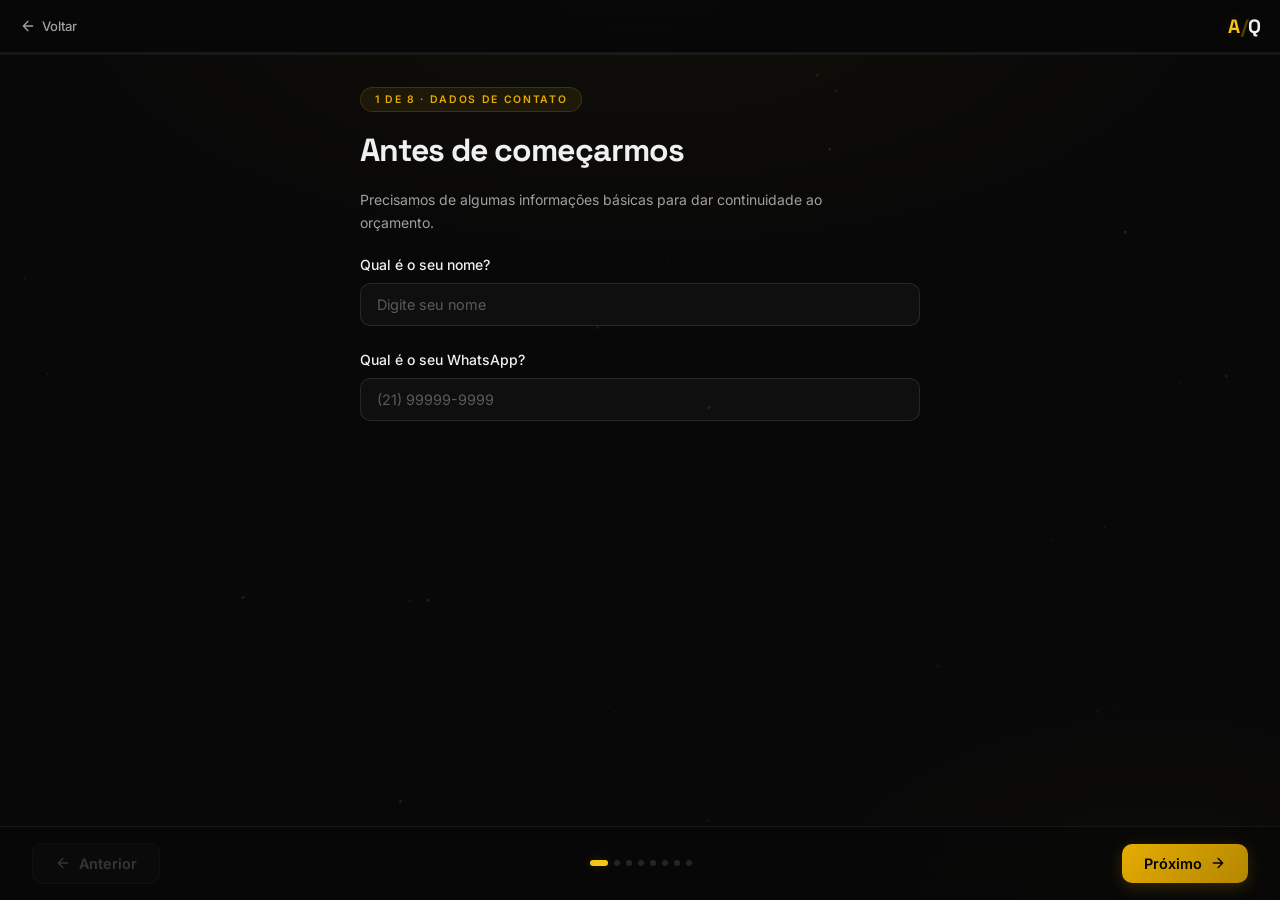
==== orcamento.html @ c0f7d1c8 "feat: site completo - landing page e questionario de orcamento" ====
<!DOCTYPE html>
<html lang="pt-BR">
<head>
  <meta charset="UTF-8" />
  <meta name="viewport" content="width=device-width, initial-scale=1.0" />
  <meta name="description" content="Questionário de orçamento para Agente de IA — Anderson Quintanilha" />
  <title>Orçamento — Anderson Quintanilha</title>
  <link rel="preconnect" href="https://fonts.googleapis.com" />
  <link rel="preconnect" href="https://fonts.gstatic.com" crossorigin />
  <link href="https://fonts.googleapis.com/css2?family=Inter:wght@300;400;500;600;700&family=Space+Grotesk:wght@500;600;700&display=swap" rel="stylesheet" />
  <link rel="stylesheet" href="orcamento.css" />
</head>
<body>

  <canvas id="particles-canvas" aria-hidden="true"></canvas>

  <!-- Topo fixo -->
  <header class="top-bar" role="banner">
    <a href="index.html" class="back-btn" aria-label="Voltar para a página inicial">
      <svg viewBox="0 0 24 24" fill="none" stroke="currentColor" stroke-width="2" stroke-linecap="round" stroke-linejoin="round"><path d="M19 12H5M12 5l-7 7 7 7"/></svg>
      Voltar
    </a>
    <div class="top-logo" aria-label="Anderson Quintanilha">
      <span class="logo-a">A</span><span class="logo-slash">/</span><span class="logo-q">Q</span>
    </div>
  </header>

  <!-- Barra de progresso global -->
  <div class="progress-track" role="progressbar" aria-label="Progresso do questionário" aria-valuemin="0" aria-valuemax="100" aria-valuenow="0">
    <div class="progress-fill" id="progress-fill"></div>
  </div>

  <main class="quiz-wrapper" role="main">

    <!-- ======== SEÇÃO 1 — Dados de contato ======== -->
    <section class="quiz-section active" data-section="0" aria-labelledby="s0-title">
      <div class="section-inner">
        <span class="section-badge">1 de 8 · Dados de contato</span>
        <h1 class="section-title" id="s0-title">Antes de começarmos</h1>
        <p class="section-desc">Precisamos de algumas informações básicas para dar continuidade ao orçamento.</p>
        <div class="fields-wrap">
          <div class="field-group">
            <label class="field-label" for="q-nome">Qual é o seu nome?</label>
            <input class="field-input" type="text" id="q-nome" name="nome" placeholder="Digite seu nome" autocomplete="name" />
          </div>
          <div class="field-group">
            <label class="field-label" for="q-whatsapp">Qual é o seu WhatsApp?</label>
            <input class="field-input" type="tel" id="q-whatsapp" name="whatsapp" placeholder="(21) 99999-9999" autocomplete="tel" />
          </div>
        </div>
      </div>
    </section>

    <!-- ======== SEÇÃO 2 — Contexto geral ======== -->
    <section class="quiz-section" data-section="1" aria-labelledby="s1-title">
      <div class="section-inner">
        <span class="section-badge">2 de 8 · Contexto geral</span>
        <h2 class="section-title" id="s1-title">Sobre o negócio</h2>
        <p class="section-desc">Entender o contexto ajuda a dimensionar o projeto corretamente.</p>
        <div class="fields-wrap">
          <div class="field-group">
            <label class="field-label">Qual é o segmento de atuação?</label>
            <div class="chips-wrap" data-field="segmento" data-multiple="false">
              <button class="chip" type="button">E-commerce</button>
              <button class="chip" type="button">Saúde</button>
              <button class="chip" type="button">Educação</button>
              <button class="chip" type="button">Serviços B2B</button>
              <button class="chip" type="button">Imobiliário</button>
              <button class="chip" type="button">Financeiro</button>
              <button class="chip" type="button">Varejo físico</button>
              <button class="chip" type="button">Outro</button>
            </div>
          </div>
          <div class="field-group">
            <label class="field-label">Qual o porte da empresa?</label>
            <div class="chips-wrap" data-field="porte" data-multiple="false">
              <button class="chip" type="button">MEI / autônomo</button>
              <button class="chip" type="button">Pequena (até 50 func.)</button>
              <button class="chip" type="button">Média (50–500 func.)</button>
              <button class="chip" type="button">Grande (500+ func.)</button>
            </div>
          </div>
          <div class="field-group">
            <label class="field-label" for="q-contexto-extra">Alguma informação extra sobre o negócio?</label>
            <textarea class="field-textarea" id="q-contexto-extra" name="contexto_extra" placeholder="Ex.: atendemos clínicas odontológicas em todo o Brasil..." rows="3"></textarea>
          </div>
        </div>
      </div>
    </section>

    <!-- ======== SEÇÃO 3 — Canal de atendimento ======== -->
    <section class="quiz-section" data-section="2" aria-labelledby="s2-title">
      <div class="section-inner">
        <span class="section-badge">3 de 8 · Canal de atendimento</span>
        <h2 class="section-title" id="s2-title">Onde o agente vai atuar?</h2>
        <p class="section-desc">O canal impacta diretamente no custo e complexidade de integração.</p>
        <div class="fields-wrap">
          <div class="field-group">
            <label class="field-label">Em quais canais o agente precisa funcionar? <span class="multi-hint">(múltipla escolha)</span></label>
            <div class="chips-wrap" data-field="canais" data-multiple="true">
              <button class="chip" type="button">WhatsApp</button>
              <button class="chip" type="button">Site (chat widget)</button>
              <button class="chip" type="button">Instagram DM</button>
              <button class="chip" type="button">Telegram</button>
              <button class="chip" type="button">E-mail</button>
              <button class="chip" type="button">Ligação (voz)</button>
              <button class="chip" type="button">App próprio</button>
              <button class="chip" type="button">Outro</button>
            </div>
          </div>
          <div class="field-group">
            <label class="field-label">Volume estimado de atendimentos por mês?</label>
            <div class="chips-wrap" data-field="volume_mensal" data-multiple="false">
              <button class="chip" type="button">Até 500</button>
              <button class="chip" type="button">500–2.000</button>
              <button class="chip" type="button">2.000–10.000</button>
              <button class="chip" type="button">Acima de 10.000</button>
              <button class="chip" type="button">Não sei ainda</button>
            </div>
          </div>
          <div class="field-group">
            <label class="field-label">O agente precisa operar fora do horário comercial?</label>
            <div class="chips-wrap" data-field="horario" data-multiple="false">
              <button class="chip" type="button">Sim, 24/7</button>
              <button class="chip" type="button">Só fora do horário comercial</button>
              <button class="chip" type="button">Apenas em horário comercial</button>
              <button class="chip" type="button">Não sei</button>
            </div>
          </div>
        </div>
      </div>
    </section>

    <!-- ======== SEÇÃO 4 — Funcionalidades ======== -->
    <section class="quiz-section" data-section="3" aria-labelledby="s3-title">
      <div class="section-inner">
        <span class="section-badge">4 de 8 · Funcionalidades</span>
        <h2 class="section-title" id="s3-title">O que o agente precisa fazer?</h2>
        <p class="section-desc">Marque tudo que se aplica ao escopo inicial do projeto.</p>
        <div class="fields-wrap">
          <div class="field-group">
            <label class="field-label">Funcionalidades esperadas <span class="multi-hint">(múltipla escolha)</span></label>
            <div class="chips-wrap" data-field="funcoes" data-multiple="true">
              <button class="chip" type="button">Responder dúvidas frequentes (FAQ)</button>
              <button class="chip" type="button">Qualificar leads</button>
              <button class="chip" type="button">Agendar reuniões / consultas</button>
              <button class="chip" type="button">Enviar propostas ou orçamentos</button>
              <button class="chip" type="button">Acompanhar status de pedidos</button>
              <button class="chip" type="button">Escalar para humano</button>
              <button class="chip" type="button">Coletar dados do cliente</button>
              <button class="chip" type="button">Enviar documentos / links</button>
              <button class="chip" type="button">Fazer pesquisa de satisfação (NPS)</button>
            </div>
          </div>
          <div class="field-group">
            <label class="field-label">Quando o atendimento não for resolvido pelo agente, o que deve acontecer?</label>
            <div class="chips-wrap" data-field="escalada" data-multiple="false">
              <button class="chip" type="button">Transferir para humano no mesmo canal</button>
              <button class="chip" type="button">Abrir ticket no suporte</button>
              <button class="chip" type="button">Enviar e-mail para a equipe</button>
              <button class="chip" type="button">Apenas registrar e encerrar</button>
              <button class="chip" type="button">Não sei</button>
            </div>
          </div>
        </div>
      </div>
    </section>

    <!-- ======== SEÇÃO 5 — Base de conhecimento ======== -->
    <section class="quiz-section" data-section="4" aria-labelledby="s4-title">
      <div class="section-inner">
        <span class="section-badge">5 de 8 · Base de conhecimento</span>
        <h2 class="section-title" id="s4-title">Com o que o agente vai trabalhar?</h2>
        <p class="section-desc">A qualidade e o formato da base de conhecimento definem boa parte do esforço de implementação.</p>
        <div class="fields-wrap">
          <div class="field-group">
            <label class="field-label">Que tipo de conteúdo o agente precisa conhecer? <span class="multi-hint">(múltipla escolha)</span></label>
            <div class="chips-wrap" data-field="base" data-multiple="true">
              <button class="chip" type="button">FAQ / perguntas frequentes</button>
              <button class="chip" type="button">Catálogo de produtos / serviços</button>
              <button class="chip" type="button">Políticas e regras internas</button>
              <button class="chip" type="button">Scripts de vendas</button>
              <button class="chip" type="button">Documentos técnicos / manuais</button>
              <button class="chip" type="button">Ainda não está estruturado</button>
            </div>
          </div>
          <div class="field-group">
            <label class="field-label">Como esse conteúdo está hoje? <span class="multi-hint">(múltipla escolha)</span></label>
            <div class="chips-wrap" data-field="base_formato" data-multiple="true">
              <button class="chip" type="button">Planilha / Excel</button>
              <button class="chip" type="button">Documentos Word / PDF</button>
              <button class="chip" type="button">Site / página web</button>
              <button class="chip" type="button">Sistema interno</button>
              <button class="chip" type="button">Na cabeça das pessoas</button>
              <button class="chip" type="button">Não existe ainda</button>
            </div>
          </div>
          <div class="field-group">
            <label class="field-label">Com que frequência esse conteúdo muda?</label>
            <div class="chips-wrap" data-field="atualizacao" data-multiple="false">
              <button class="chip" type="button">Raramente</button>
              <button class="chip" type="button">Mensalmente</button>
              <button class="chip" type="button">Semanalmente</button>
              <button class="chip" type="button">Quase todo dia</button>
            </div>
          </div>
        </div>
      </div>
    </section>

    <!-- ======== SEÇÃO 6 — Integração e CRM ======== -->
    <section class="quiz-section" data-section="5" aria-labelledby="s5-title">
      <div class="section-inner">
        <span class="section-badge">6 de 8 · Integração e CRM</span>
        <h2 class="section-title" id="s5-title">Integrações e CRM</h2>
        <p class="section-desc">Mesmo sem decisão definida, entender o cenário atual ajuda a planejar o escopo.</p>
        <div class="section-alert" role="note">
          <svg viewBox="0 0 24 24" fill="none" stroke="currentColor" stroke-width="2" stroke-linecap="round" stroke-linejoin="round" aria-hidden="true"><circle cx="12" cy="12" r="10"/><line x1="12" y1="8" x2="12" y2="12"/><line x1="12" y1="16" x2="12.01" y2="16"/></svg>
          Esta seção trata de CRM e integrações. Responda conforme a situação atual.
        </div>
        <div class="fields-wrap">
          <div class="field-group">
            <label class="field-label">Há interesse em integrar com CRM?</label>
            <div class="chips-wrap" data-field="crm_interesse" data-multiple="false">
              <button class="chip" type="button">Sim, já tenho CRM e quero integrar</button>
              <button class="chip" type="button">Sim, mas ainda não tenho CRM</button>
              <button class="chip" type="button">Talvez no futuro</button>
              <button class="chip" type="button">Não, por enquanto</button>
            </div>
          </div>
          <div class="field-group">
            <label class="field-label" for="q-crm-qual">Se tiver CRM, qual é?</label>
            <input class="field-input" type="text" id="q-crm-qual" name="crm_qual" placeholder="Ex.: HubSpot, Salesforce, Pipedrive, RD Station, sistema próprio..." />
          </div>
          <div class="field-group">
            <label class="field-label">Outras integrações desejadas? <span class="multi-hint">(múltipla escolha)</span></label>
            <div class="chips-wrap" data-field="outras_integracoes" data-multiple="true">
              <button class="chip" type="button">Google Agenda / Cal.com</button>
              <button class="chip" type="button">E-mail marketing</button>
              <button class="chip" type="button">ERP / sistema de pedidos</button>
              <button class="chip" type="button">Plataforma de e-commerce</button>
              <button class="chip" type="button">API própria</button>
              <button class="chip" type="button">Nenhuma por enquanto</button>
            </div>
          </div>
        </div>
      </div>
    </section>

    <!-- ======== SEÇÃO 7 — Prazo e orçamento ======== -->
    <section class="quiz-section" data-section="6" aria-labelledby="s6-title">
      <div class="section-inner">
        <span class="section-badge">7 de 8 · Prazo e orçamento</span>
        <h2 class="section-title" id="s6-title">Expectativas de prazo e investimento</h2>
        <p class="section-desc">Informações importantes para formatar a proposta corretamente.</p>
        <div class="fields-wrap">
          <div class="field-group">
            <label class="field-label">Qual o prazo ideal para o projeto entrar no ar?</label>
            <div class="chips-wrap" data-field="prazo" data-multiple="false">
              <button class="chip" type="button">O mais rápido possível</button>
              <button class="chip" type="button">Em até 30 dias</button>
              <button class="chip" type="button">1 a 3 meses</button>
              <button class="chip" type="button">Mais de 3 meses</button>
              <button class="chip" type="button">Sem prazo definido</button>
            </div>
          </div>
          <div class="field-group">
            <label class="field-label">Há uma faixa de investimento em mente?</label>
            <div class="chips-wrap" data-field="orcamento_faixa" data-multiple="false">
              <button class="chip" type="button">Até R$ 3.000</button>
              <button class="chip" type="button">R$ 3.000–10.000</button>
              <button class="chip" type="button">R$ 10.000–30.000</button>
              <button class="chip" type="button">Acima de R$ 30.000</button>
              <button class="chip" type="button">Prefiro receber sugestão</button>
            </div>
          </div>
          <div class="field-group">
            <label class="field-label">Como prefere contratar?</label>
            <div class="chips-wrap" data-field="modelo_contratacao" data-multiple="false">
              <button class="chip" type="button">Projeto fechado (escopo fixo)</button>
              <button class="chip" type="button">Mensalidade / retainer</button>
              <button class="chip" type="button">Misto (setup + mensalidade)</button>
              <button class="chip" type="button">Não sei, quero orientação</button>
            </div>
          </div>
        </div>
      </div>
    </section>

    <!-- ======== SEÇÃO 8 — Contexto adicional ======== -->
    <section class="quiz-section" data-section="7" aria-labelledby="s7-title">
      <div class="section-inner">
        <span class="section-badge">8 de 8 · Contexto adicional</span>
        <h2 class="section-title" id="s7-title">Últimas perguntas</h2>
        <p class="section-desc">Detalhes que fazem diferença na hora de montar uma proposta precisa.</p>
        <div class="fields-wrap">
          <div class="field-group">
            <label class="field-label">Já tentou implementar algo parecido antes?</label>
            <div class="chips-wrap" data-field="tentativas_anteriores" data-multiple="false">
              <button class="chip" type="button">Sim, e não funcionou bem</button>
              <button class="chip" type="button">Sim, mas foi abandonado</button>
              <button class="chip" type="button">Não, é a primeira vez</button>
              <button class="chip" type="button">Estamos avaliando opções</button>
            </div>
          </div>
          <div class="field-group">
            <label class="field-label">Quem toma a decisão final de aprovação?</label>
            <div class="chips-wrap" data-field="decisor" data-multiple="false">
              <button class="chip" type="button">Eu mesmo</button>
              <button class="chip" type="button">Sócio / diretor</button>
              <button class="chip" type="button">Comitê / board</button>
              <button class="chip" type="button">Ainda não definido</button>
            </div>
          </div>
          <div class="field-group">
            <label class="field-label" for="q-obs">Algo mais que queira compartilhar?</label>
            <textarea class="field-textarea" id="q-obs" name="observacoes" placeholder="Contexto específico, restrições técnicas, expectativas especiais..." rows="4"></textarea>
          </div>
        </div>
      </div>
    </section>

    <!-- ======== TELA DE CONCLUSÃO ======== -->
    <section class="quiz-section quiz-done" data-section="8" aria-labelledby="done-title">

      <!-- Estado: enviando -->
      <div class="done-state" id="state-sending" style="display:none">
        <div class="sending-spinner" aria-hidden="true">
          <svg viewBox="0 0 24 24" fill="none" stroke="currentColor" stroke-width="1.5"><circle cx="12" cy="12" r="10" stroke-opacity="0.2"/><path d="M12 2a10 10 0 0 1 10 10" stroke-linecap="round"/></svg>
        </div>
        <p class="done-sending-text">Enviando suas respostas…</p>
      </div>

      <!-- Estado: sucesso -->
      <div class="done-state section-inner done-inner" id="state-success" style="display:none">
        <div class="done-icon" aria-hidden="true">
          <svg viewBox="0 0 24 24" fill="none" stroke="currentColor" stroke-width="1.8" stroke-linecap="round" stroke-linejoin="round"><polyline points="20 6 9 17 4 12"/></svg>
        </div>
        <h2 class="section-title done-title" id="done-title">Obrigado pelo seu tempo!</h2>
        <p class="section-desc done-desc">
          Suas respostas foram recebidas com sucesso.<br/>
          Vamos analisar o seu perfil e entraremos em contato em breve com uma proposta personalizada.
        </p>
        <div class="done-tag" aria-hidden="true">🚀 Em breve você receberá nosso contato</div>
        <a href="index.html" class="btn-back-home">Voltar ao início</a>
      </div>

      <!-- Estado: erro -->
      <div class="done-state section-inner done-inner" id="state-error" style="display:none">
        <div class="done-icon done-icon--error" aria-hidden="true">
          <svg viewBox="0 0 24 24" fill="none" stroke="currentColor" stroke-width="1.8" stroke-linecap="round" stroke-linejoin="round"><circle cx="12" cy="12" r="10"/><line x1="12" y1="8" x2="12" y2="12"/><line x1="12" y1="16" x2="12.01" y2="16"/></svg>
        </div>
        <h2 class="section-title done-title">Algo deu errado</h2>
        <p class="section-desc">Não foi possível enviar suas respostas agora. Tente novamente ou entre em contato diretamente.</p>
        <button class="btn-retry" id="btn-retry" type="button">Tentar novamente</button>
        <a href="index.html" class="btn-back-home">Voltar ao início</a>
      </div>

    </section>

  </main>

  <!-- Navegação fixa no rodapé -->
  <nav class="quiz-nav" role="navigation" aria-label="Navegação do questionário">
    <button class="nav-btn nav-prev" id="btn-prev" type="button" aria-label="Seção anterior" disabled>
      <svg viewBox="0 0 24 24" fill="none" stroke="currentColor" stroke-width="2" stroke-linecap="round" stroke-linejoin="round" aria-hidden="true"><path d="M19 12H5M12 5l-7 7 7 7"/></svg>
      Anterior
    </button>
    <div class="step-dots" id="step-dots" aria-hidden="true"></div>
    <button class="nav-btn nav-next" id="btn-next" type="button" aria-label="Próxima seção">
      Próximo
      <svg viewBox="0 0 24 24" fill="none" stroke="currentColor" stroke-width="2" stroke-linecap="round" stroke-linejoin="round" aria-hidden="true"><path d="M5 12h14M12 5l7 7-7 7"/></svg>
    </button>
  </nav>

  <script src="orcamento.js"></script>
</body>
</html>
---- orcamento.css ----
/* =====================================================
   ORCAMENTO.CSS — Questionário Premium
   Herda o design system da landing page
   ===================================================== */

:root {
  --gold-400: #f5c518;
  --gold-500: #e6ac00;
  --gold-600: #b38600;
  --dark-050: #080808;
  --dark-100: #0d0d0d;
  --dark-200: #161616;
  --dark-300: #1a1a1a;
  --dark-400: #222222;
  --dark-500: #2a2a2a;
  --text-primary: #f0f0f0;
  --text-secondary: #a0a0a0;
  --text-muted: #5a5a5a;
  --glow-gold: rgba(230,172,0,0.18);
  --glow-gold-soft: rgba(230,172,0,0.08);
  --font-sans: 'Inter', system-ui, sans-serif;
  --font-display: 'Space Grotesk', 'Inter', sans-serif;
  --ease-smooth: cubic-bezier(0.22,1,0.36,1);
  --ease-bounce: cubic-bezier(0.34,1.56,0.64,1);
}

*, *::before, *::after { box-sizing: border-box; margin: 0; padding: 0; }

html {
  font-size: 16px;
  -webkit-font-smoothing: antialiased;
  scroll-behavior: smooth;
}

body {
  font-family: var(--font-sans);
  background-color: var(--dark-050);
  background-image:
    radial-gradient(ellipse 80% 50% at 50% 0%, rgba(230,172,0,0.04) 0%, transparent 60%),
    radial-gradient(ellipse 50% 40% at 90% 100%, rgba(230,172,0,0.025) 0%, transparent 60%);
  color: var(--text-primary);
  height: 100dvh;
  overflow: hidden; /* scroll controlado pelo .quiz-wrapper */
}

/* ─── Partículas ──────────────────────────────────── */
#particles-canvas {
  position: fixed; inset: 0;
  pointer-events: none; z-index: 0; opacity: 0.4;
}

/* ─── Top Bar ─────────────────────────────────────── */
.top-bar {
  position: fixed; top: 0; left: 0; right: 0; z-index: 50;
  display: flex; align-items: center; justify-content: space-between;
  padding: 0.85rem 1.25rem;
  background: rgba(8,8,8,0.85);
  backdrop-filter: blur(16px);
  -webkit-backdrop-filter: blur(16px);
  border-bottom: 1px solid rgba(255,255,255,0.06);
}

.back-btn {
  display: flex; align-items: center; gap: 0.4rem;
  font-size: 0.82rem; font-weight: 500; color: var(--text-secondary);
  text-decoration: none;
  transition: color 0.2s;
}
.back-btn svg { width: 16px; height: 16px; }
.back-btn:hover { color: var(--gold-400); }

.top-logo {
  font-family: var(--font-display);
  font-size: 1.2rem; font-weight: 700; letter-spacing: -0.04em;
  user-select: none;
}
.logo-a { color: var(--gold-400); text-shadow: 0 0 16px var(--glow-gold); }
.logo-slash { color: rgba(230,172,0,0.35); margin: 0 1px; }
.logo-q { color: var(--text-primary); }

/* ─── Progress bar ────────────────────────────────── */
.progress-track {
  position: fixed; top: 53px; left: 0; right: 0; z-index: 49;
  height: 2px; background: rgba(255,255,255,0.06);
}
.progress-fill {
  height: 100%; width: 0%;
  background: linear-gradient(90deg, var(--gold-600), var(--gold-400));
  box-shadow: 0 0 8px var(--glow-gold);
  transition: width 0.45s var(--ease-smooth);
}

/* ─── Layout ──────────────────────────────────────── */
.quiz-wrapper {
  position: fixed;
  top: 55px;    /* abaixo do top-bar */
  bottom: 65px; /* acima do quiz-nav */
  left: 0;
  right: 0;
  z-index: 1;
  overflow-y: auto;  /* scroll isolado por seção */
  overflow-x: hidden;
  display: flex;
  flex-direction: column;
  align-items: center;
  padding: 1.5rem 1rem 1.5rem;
  /* scroll suave nativo */
  scroll-behavior: smooth;
}

/* ─── Seções ──────────────────────────────────────── */
.quiz-section {
  width: 100%; max-width: 560px;
  display: none; flex-direction: column;
  animation: none;
}
.quiz-section.active {
  display: flex;
}
.quiz-section.entering {
  animation: enter-right 0.42s var(--ease-smooth) forwards;
}
.quiz-section.leaving {
  animation: leave-left 0.32s var(--ease-smooth) forwards;
}
.quiz-section.entering-back {
  animation: enter-left 0.42s var(--ease-smooth) forwards;
}
.quiz-section.leaving-forward {
  animation: leave-right 0.32s var(--ease-smooth) forwards;
}

@keyframes enter-right {
  from { opacity: 0; transform: translateX(40px); }
  to   { opacity: 1; transform: translateX(0); }
}
@keyframes leave-left {
  from { opacity: 1; transform: translateX(0); }
  to   { opacity: 0; transform: translateX(-40px); }
}
@keyframes enter-left {
  from { opacity: 0; transform: translateX(-40px); }
  to   { opacity: 1; transform: translateX(0); }
}
@keyframes leave-right {
  from { opacity: 1; transform: translateX(0); }
  to   { opacity: 0; transform: translateX(40px); }
}

.section-inner {
  display: flex; flex-direction: column; gap: 1.25rem;
  padding: 0.25rem 0 1rem;
}

.section-badge {
  display: inline-block;
  font-size: 0.65rem; font-weight: 600;
  letter-spacing: 0.16em; text-transform: uppercase;
  color: var(--gold-500);
  background: rgba(230,172,0,0.08);
  border: 1px solid rgba(230,172,0,0.18);
  border-radius: 999px;
  padding: 0.3rem 0.85rem;
  width: fit-content;
}

.section-title {
  font-family: var(--font-display);
  font-size: clamp(1.45rem, 5vw, 2rem);
  font-weight: 700; letter-spacing: -0.03em; line-height: 1.15;
  color: var(--text-primary);
}

.section-desc {
  font-size: 0.875rem; line-height: 1.65;
  color: var(--text-secondary); max-width: 480px;
}

.section-alert {
  display: flex; align-items: flex-start; gap: 0.6rem;
  background: rgba(230,172,0,0.06);
  border: 1px solid rgba(230,172,0,0.18);
  border-radius: 10px;
  padding: 0.75rem 1rem;
  font-size: 0.8rem; color: var(--text-secondary); line-height: 1.5;
}
.section-alert svg { width: 16px; height: 16px; flex-shrink: 0; color: var(--gold-500); margin-top: 1px; }

/* ─── Campos ──────────────────────────────────────── */
.fields-wrap { display: flex; flex-direction: column; gap: 1.5rem; }

.field-group { display: flex; flex-direction: column; gap: 0.55rem; }

.field-label {
  font-size: 0.875rem; font-weight: 500; color: var(--text-primary);
  line-height: 1.4;
}

.multi-hint {
  font-size: 0.72rem; font-weight: 400;
  color: var(--text-muted); margin-left: 0.3rem;
}

.field-input, .field-textarea {
  width: 100%;
  background: rgba(255,255,255,0.03);
  border: 1px solid rgba(255,255,255,0.1);
  border-radius: 10px;
  padding: 0.75rem 1rem;
  font-family: var(--font-sans);
  font-size: 0.9rem; color: var(--text-primary);
  outline: none; resize: vertical;
  transition: border-color 0.2s, box-shadow 0.2s, background 0.2s;
}
.field-input::placeholder, .field-textarea::placeholder { color: var(--text-muted); }
.field-input:focus, .field-textarea:focus {
  border-color: rgba(230,172,0,0.4);
  background: rgba(255,255,255,0.05);
  box-shadow: 0 0 0 3px rgba(230,172,0,0.08);
}

/* ─── Chips ───────────────────────────────────────── */
.chips-wrap {
  display: flex; flex-wrap: wrap; gap: 0.5rem;
}

.chip {
  font-family: var(--font-sans);
  font-size: 0.82rem; font-weight: 500;
  color: var(--text-secondary);
  background: rgba(255,255,255,0.04);
  border: 1px solid rgba(255,255,255,0.1);
  border-radius: 999px;
  padding: 0.4rem 0.9rem;
  cursor: pointer;
  transition: background 0.18s, border-color 0.18s, color 0.18s, box-shadow 0.18s, transform 0.18s var(--ease-bounce);
}
.chip:hover {
  background: rgba(230,172,0,0.08);
  border-color: rgba(230,172,0,0.25);
  color: var(--text-primary);
  transform: scale(1.03);
}
.chip.selected {
  background: rgba(230,172,0,0.12);
  border-color: rgba(230,172,0,0.5);
  color: var(--gold-400);
  box-shadow: 0 0 12px rgba(230,172,0,0.12);
}

/* ─── Tela de conclusão ───────────────────────────── */
.done-inner { align-items: center; text-align: center; padding-top: 2rem; gap: 1.5rem; }

.done-state {
  width: 100%; max-width: 480px;
  display: flex; flex-direction: column;
  align-items: center; justify-content: center;
  text-align: center; gap: 1.25rem;
  padding: 2rem 1rem;
  min-height: 60dvh;
}

/* Spinner de envio */
.sending-spinner svg {
  width: 64px; height: 64px;
  color: var(--gold-400);
  animation: spin 1s linear infinite;
  filter: drop-shadow(0 0 12px var(--glow-gold));
}
@keyframes spin { to { transform: rotate(360deg); } }

.done-sending-text {
  font-size: 0.9rem; color: var(--text-secondary);
  animation: pulse-text 1.5s ease-in-out infinite;
}
@keyframes pulse-text {
  0%, 100% { opacity: 1; } 50% { opacity: 0.4; }
}

/* Ícone de sucesso */
.done-icon {
  width: 72px; height: 72px;
  background: rgba(230,172,0,0.1);
  border: 2px solid rgba(230,172,0,0.3);
  border-radius: 50%;
  display: flex; align-items: center; justify-content: center;
  box-shadow: 0 0 32px var(--glow-gold);
  animation: done-pop 0.6s var(--ease-bounce) forwards;
}
.done-icon svg { width: 34px; height: 34px; color: var(--gold-400); }

/* Ícone de erro */
.done-icon--error {
  background: rgba(239,68,68,0.1);
  border-color: rgba(239,68,68,0.3);
  box-shadow: 0 0 24px rgba(239,68,68,0.15);
}
.done-icon--error svg { color: #f87171; }

@keyframes done-pop {
  from { transform: scale(0.5); opacity: 0; }
  to   { transform: scale(1); opacity: 1; }
}

.done-title { font-size: clamp(1.4rem, 5vw, 1.9rem); }
.done-desc { max-width: 360px; }

.done-tag {
  font-size: 0.78rem; font-weight: 500;
  color: var(--gold-500);
  background: rgba(230,172,0,0.08);
  border: 1px solid rgba(230,172,0,0.18);
  border-radius: 999px;
  padding: 0.4rem 1rem;
  letter-spacing: 0.02em;
}

.btn-retry {
  display: inline-flex; align-items: center; gap: 0.5rem;
  background: rgba(255,255,255,0.06);
  color: var(--text-primary);
  font-family: var(--font-sans);
  font-size: 0.9rem; font-weight: 600;
  padding: 0.75rem 1.5rem;
  border: 1px solid rgba(255,255,255,0.12);
  border-radius: 10px; cursor: pointer;
  transition: background 0.2s, transform 0.2s var(--ease-bounce);
}
.btn-retry:hover { background: rgba(255,255,255,0.1); transform: translateY(-1px); }

.btn-back-home {
  font-size: 0.8rem; color: var(--text-muted);
  text-decoration: none; transition: color 0.2s;
}
.btn-back-home:hover { color: var(--gold-500); }

/* ─── Navegação rodapé ────────────────────────────── */
.quiz-nav {
  position: fixed; bottom: 0; left: 0; right: 0; z-index: 50;
  display: flex; align-items: center; justify-content: space-between;
  padding: 0.9rem 1.25rem;
  background: rgba(8,8,8,0.9);
  backdrop-filter: blur(16px);
  -webkit-backdrop-filter: blur(16px);
  border-top: 1px solid rgba(255,255,255,0.06);
  gap: 1rem;
}

.nav-btn {
  display: flex; align-items: center; gap: 0.45rem;
  font-family: var(--font-sans);
  font-size: 0.85rem; font-weight: 600;
  padding: 0.65rem 1.2rem;
  border-radius: 10px; border: none; cursor: pointer;
  transition: background 0.2s, color 0.2s, transform 0.2s var(--ease-bounce), opacity 0.2s;
}
.nav-btn svg { width: 16px; height: 16px; }

.nav-prev {
  background: rgba(255,255,255,0.05);
  color: var(--text-secondary);
  border: 1px solid rgba(255,255,255,0.08);
}
.nav-prev:hover:not(:disabled) {
  background: rgba(255,255,255,0.09);
  color: var(--text-primary);
  transform: translateX(-2px);
}
.nav-prev:disabled { opacity: 0.3; cursor: not-allowed; }

.nav-next {
  background: linear-gradient(135deg, var(--gold-500), var(--gold-600));
  color: #000;
  box-shadow: 0 4px 16px rgba(230,172,0,0.2);
}
.nav-next:hover {
  transform: translateX(2px);
  box-shadow: 0 6px 22px rgba(230,172,0,0.32);
}
.nav-next.is-submit {
  background: linear-gradient(135deg, #25d366, #128c7e);
  color: #fff;
  box-shadow: 0 4px 16px rgba(37,211,102,0.2);
}

.step-dots {
  display: flex; gap: 6px; align-items: center;
}
.step-dot {
  width: 6px; height: 6px; border-radius: 50%;
  background: rgba(255,255,255,0.12);
  transition: background 0.3s, width 0.3s, border-radius 0.3s;
}
.step-dot.active {
  background: var(--gold-400);
  width: 18px; border-radius: 4px;
  box-shadow: 0 0 8px var(--glow-gold);
}
.step-dot.done { background: rgba(230,172,0,0.35); }

/* ─── Scrollbar ───────────────────────────────────── */
::-webkit-scrollbar { width: 5px; }
::-webkit-scrollbar-track { background: var(--dark-100); }
::-webkit-scrollbar-thumb { background: var(--dark-500); border-radius: 99px; }
::-webkit-scrollbar-thumb:hover { background: var(--gold-600); }

/* ─── Focus ───────────────────────────────────────── */
:focus-visible { outline: 2px solid var(--gold-500); outline-offset: 3px; border-radius: 8px; }

/* ─── Responsivo ──────────────────────────────────── */
@media (min-width: 540px) {
  .quiz-wrapper { padding: 1.75rem 1.5rem 1.75rem; }
  .nav-btn { font-size: 0.9rem; padding: 0.7rem 1.4rem; }
  .quiz-nav { padding: 1rem 2rem; }
}

@media (prefers-reduced-motion: reduce) {
  *, *::before, *::after {
    animation-duration: 0.01ms !important;
    transition-duration: 0.01ms !important;
  }
}
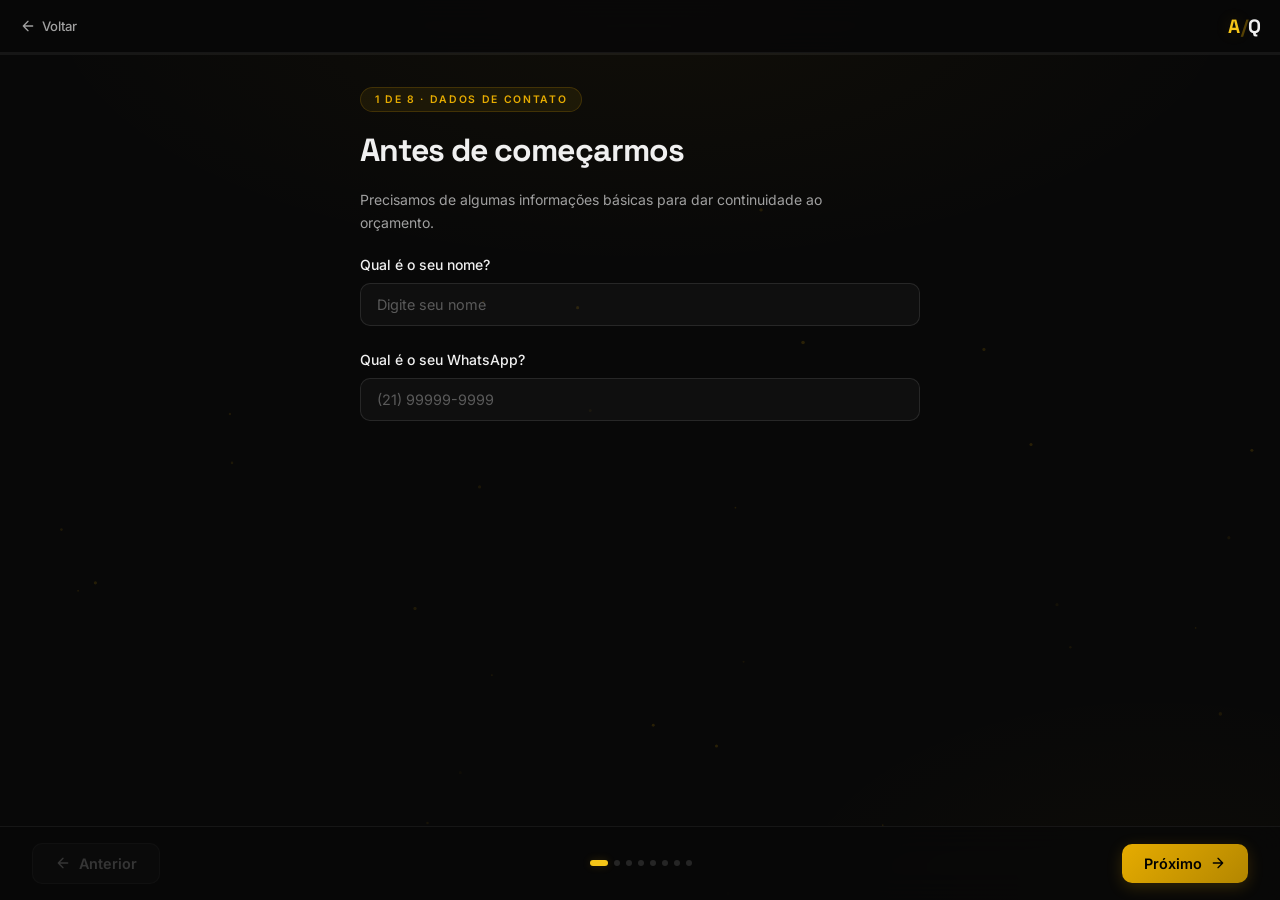
==== commit 7858585c: "feat: adiciona orcamento.html - questionário de 8 etapas" ====
--- a/orcamento.html
+++ b/orcamento.html
@@ -14,7 +14,6 @@
 
   <canvas id="particles-canvas" aria-hidden="true"></canvas>
 
-  <!-- Topo fixo -->
   <header class="top-bar" role="banner">
     <a href="index.html" class="back-btn" aria-label="Voltar para a página inicial">
       <svg viewBox="0 0 24 24" fill="none" stroke="currentColor" stroke-width="2" stroke-linecap="round" stroke-linejoin="round"><path d="M19 12H5M12 5l-7 7 7 7"/></svg>
@@ -25,14 +24,13 @@
     </div>
   </header>
 
-  <!-- Barra de progresso global -->
   <div class="progress-track" role="progressbar" aria-label="Progresso do questionário" aria-valuemin="0" aria-valuemax="100" aria-valuenow="0">
     <div class="progress-fill" id="progress-fill"></div>
   </div>
 
   <main class="quiz-wrapper" role="main">
 
-    <!-- ======== SEÇÃO 1 — Dados de contato ======== -->
+    <!-- SEÇÃO 1 — Dados de contato -->
     <section class="quiz-section active" data-section="0" aria-labelledby="s0-title">
       <div class="section-inner">
         <span class="section-badge">1 de 8 · Dados de contato</span>
@@ -51,7 +49,7 @@
       </div>
     </section>
 
-    <!-- ======== SEÇÃO 2 — Contexto geral ======== -->
+    <!-- SEÇÃO 2 — Contexto geral -->
     <section class="quiz-section" data-section="1" aria-labelledby="s1-title">
       <div class="section-inner">
         <span class="section-badge">2 de 8 · Contexto geral</span>
@@ -88,7 +86,7 @@
       </div>
     </section>
 
-    <!-- ======== SEÇÃO 3 — Canal de atendimento ======== -->
+    <!-- SEÇÃO 3 — Canal de atendimento -->
     <section class="quiz-section" data-section="2" aria-labelledby="s2-title">
       <div class="section-inner">
         <span class="section-badge">3 de 8 · Canal de atendimento</span>
@@ -131,7 +129,7 @@
       </div>
     </section>
 
-    <!-- ======== SEÇÃO 4 — Funcionalidades ======== -->
+    <!-- SEÇÃO 4 — Funcionalidades -->
     <section class="quiz-section" data-section="3" aria-labelledby="s3-title">
       <div class="section-inner">
         <span class="section-badge">4 de 8 · Funcionalidades</span>
@@ -166,7 +164,7 @@
       </div>
     </section>
 
-    <!-- ======== SEÇÃO 5 — Base de conhecimento ======== -->
+    <!-- SEÇÃO 5 — Base de conhecimento -->
     <section class="quiz-section" data-section="4" aria-labelledby="s4-title">
       <div class="section-inner">
         <span class="section-badge">5 de 8 · Base de conhecimento</span>
@@ -208,7 +206,7 @@
       </div>
     </section>
 
-    <!-- ======== SEÇÃO 6 — Integração e CRM ======== -->
+    <!-- SEÇÃO 6 — Integração e CRM -->
     <section class="quiz-section" data-section="5" aria-labelledby="s5-title">
       <div class="section-inner">
         <span class="section-badge">6 de 8 · Integração e CRM</span>
@@ -247,7 +245,7 @@
       </div>
     </section>
 
-    <!-- ======== SEÇÃO 7 — Prazo e orçamento ======== -->
+    <!-- SEÇÃO 7 — Prazo e orçamento -->
     <section class="quiz-section" data-section="6" aria-labelledby="s6-title">
       <div class="section-inner">
         <span class="section-badge">7 de 8 · Prazo e orçamento</span>
@@ -287,7 +285,7 @@
       </div>
     </section>
 
-    <!-- ======== SEÇÃO 8 — Contexto adicional ======== -->
+    <!-- SEÇÃO 8 — Contexto adicional -->
     <section class="quiz-section" data-section="7" aria-labelledby="s7-title">
       <div class="section-inner">
         <span class="section-badge">8 de 8 · Contexto adicional</span>
@@ -320,10 +318,9 @@
       </div>
     </section>
 
-    <!-- ======== TELA DE CONCLUSÃO ======== -->
+    <!-- TELA DE CONCLUSÃO -->
     <section class="quiz-section quiz-done" data-section="8" aria-labelledby="done-title">
 
-      <!-- Estado: enviando -->
       <div class="done-state" id="state-sending" style="display:none">
         <div class="sending-spinner" aria-hidden="true">
           <svg viewBox="0 0 24 24" fill="none" stroke="currentColor" stroke-width="1.5"><circle cx="12" cy="12" r="10" stroke-opacity="0.2"/><path d="M12 2a10 10 0 0 1 10 10" stroke-linecap="round"/></svg>
@@ -331,7 +328,6 @@
         <p class="done-sending-text">Enviando suas respostas…</p>
       </div>
 
-      <!-- Estado: sucesso -->
       <div class="done-state section-inner done-inner" id="state-success" style="display:none">
         <div class="done-icon" aria-hidden="true">
           <svg viewBox="0 0 24 24" fill="none" stroke="currentColor" stroke-width="1.8" stroke-linecap="round" stroke-linejoin="round"><polyline points="20 6 9 17 4 12"/></svg>
@@ -345,7 +341,6 @@
         <a href="index.html" class="btn-back-home">Voltar ao início</a>
       </div>
 
-      <!-- Estado: erro -->
       <div class="done-state section-inner done-inner" id="state-error" style="display:none">
         <div class="done-icon done-icon--error" aria-hidden="true">
           <svg viewBox="0 0 24 24" fill="none" stroke="currentColor" stroke-width="1.8" stroke-linecap="round" stroke-linejoin="round"><circle cx="12" cy="12" r="10"/><line x1="12" y1="8" x2="12" y2="12"/><line x1="12" y1="16" x2="12.01" y2="16"/></svg>
@@ -360,7 +355,6 @@
 
   </main>
 
-  <!-- Navegação fixa no rodapé -->
   <nav class="quiz-nav" role="navigation" aria-label="Navegação do questionário">
     <button class="nav-btn nav-prev" id="btn-prev" type="button" aria-label="Seção anterior" disabled>
       <svg viewBox="0 0 24 24" fill="none" stroke="currentColor" stroke-width="2" stroke-linecap="round" stroke-linejoin="round" aria-hidden="true"><path d="M19 12H5M12 5l-7 7 7 7"/></svg>
--- a/orcamento.css
+++ b/orcamento.css
@@ -1,23 +1,13 @@
 /* =====================================================
    ORCAMENTO.CSS — Questionário Premium
-   Herda o design system da landing page
    ===================================================== */
 
 :root {
-  --gold-400: #f5c518;
-  --gold-500: #e6ac00;
-  --gold-600: #b38600;
-  --dark-050: #080808;
-  --dark-100: #0d0d0d;
-  --dark-200: #161616;
-  --dark-300: #1a1a1a;
-  --dark-400: #222222;
-  --dark-500: #2a2a2a;
-  --text-primary: #f0f0f0;
-  --text-secondary: #a0a0a0;
-  --text-muted: #5a5a5a;
-  --glow-gold: rgba(230,172,0,0.18);
-  --glow-gold-soft: rgba(230,172,0,0.08);
+  --gold-400: #f5c518; --gold-500: #e6ac00; --gold-600: #b38600;
+  --dark-050: #080808; --dark-100: #0d0d0d; --dark-200: #161616;
+  --dark-300: #1a1a1a; --dark-400: #222222; --dark-500: #2a2a2a;
+  --text-primary: #f0f0f0; --text-secondary: #a0a0a0; --text-muted: #5a5a5a;
+  --glow-gold: rgba(230,172,0,0.18); --glow-gold-soft: rgba(230,172,0,0.08);
   --font-sans: 'Inter', system-ui, sans-serif;
   --font-display: 'Space Grotesk', 'Inter', sans-serif;
   --ease-smooth: cubic-bezier(0.22,1,0.36,1);
@@ -25,398 +15,102 @@
 }
 
 *, *::before, *::after { box-sizing: border-box; margin: 0; padding: 0; }
+html { font-size: 16px; -webkit-font-smoothing: antialiased; scroll-behavior: smooth; }
+body { font-family: var(--font-sans); background-color: var(--dark-050); background-image: radial-gradient(ellipse 80% 50% at 50% 0%, rgba(230,172,0,0.04) 0%, transparent 60%), radial-gradient(ellipse 50% 40% at 90% 100%, rgba(230,172,0,0.025) 0%, transparent 60%); color: var(--text-primary); height: 100dvh; overflow: hidden; }
 
-html {
-  font-size: 16px;
-  -webkit-font-smoothing: antialiased;
-  scroll-behavior: smooth;
-}
+#particles-canvas { position: fixed; inset: 0; pointer-events: none; z-index: 0; opacity: 0.4; }
 
-body {
-  font-family: var(--font-sans);
-  background-color: var(--dark-050);
-  background-image:
-    radial-gradient(ellipse 80% 50% at 50% 0%, rgba(230,172,0,0.04) 0%, transparent 60%),
-    radial-gradient(ellipse 50% 40% at 90% 100%, rgba(230,172,0,0.025) 0%, transparent 60%);
-  color: var(--text-primary);
-  height: 100dvh;
-  overflow: hidden; /* scroll controlado pelo .quiz-wrapper */
-}
-
-/* ─── Partículas ──────────────────────────────────── */
-#particles-canvas {
-  position: fixed; inset: 0;
-  pointer-events: none; z-index: 0; opacity: 0.4;
-}
-
-/* ─── Top Bar ─────────────────────────────────────── */
-.top-bar {
-  position: fixed; top: 0; left: 0; right: 0; z-index: 50;
-  display: flex; align-items: center; justify-content: space-between;
-  padding: 0.85rem 1.25rem;
-  background: rgba(8,8,8,0.85);
-  backdrop-filter: blur(16px);
-  -webkit-backdrop-filter: blur(16px);
-  border-bottom: 1px solid rgba(255,255,255,0.06);
-}
-
-.back-btn {
-  display: flex; align-items: center; gap: 0.4rem;
-  font-size: 0.82rem; font-weight: 500; color: var(--text-secondary);
-  text-decoration: none;
-  transition: color 0.2s;
-}
+.top-bar { position: fixed; top: 0; left: 0; right: 0; z-index: 50; display: flex; align-items: center; justify-content: space-between; padding: 0.85rem 1.25rem; background: rgba(8,8,8,0.85); backdrop-filter: blur(16px); -webkit-backdrop-filter: blur(16px); border-bottom: 1px solid rgba(255,255,255,0.06); }
+.back-btn { display: flex; align-items: center; gap: 0.4rem; font-size: 0.82rem; font-weight: 500; color: var(--text-secondary); text-decoration: none; transition: color 0.2s; }
 .back-btn svg { width: 16px; height: 16px; }
 .back-btn:hover { color: var(--gold-400); }
-
-.top-logo {
-  font-family: var(--font-display);
-  font-size: 1.2rem; font-weight: 700; letter-spacing: -0.04em;
-  user-select: none;
-}
+.top-logo { font-family: var(--font-display); font-size: 1.2rem; font-weight: 700; letter-spacing: -0.04em; user-select: none; }
 .logo-a { color: var(--gold-400); text-shadow: 0 0 16px var(--glow-gold); }
 .logo-slash { color: rgba(230,172,0,0.35); margin: 0 1px; }
 .logo-q { color: var(--text-primary); }
 
-/* ─── Progress bar ────────────────────────────────── */
-.progress-track {
-  position: fixed; top: 53px; left: 0; right: 0; z-index: 49;
-  height: 2px; background: rgba(255,255,255,0.06);
-}
-.progress-fill {
-  height: 100%; width: 0%;
-  background: linear-gradient(90deg, var(--gold-600), var(--gold-400));
-  box-shadow: 0 0 8px var(--glow-gold);
-  transition: width 0.45s var(--ease-smooth);
-}
+.progress-track { position: fixed; top: 53px; left: 0; right: 0; z-index: 49; height: 2px; background: rgba(255,255,255,0.06); }
+.progress-fill { height: 100%; width: 0%; background: linear-gradient(90deg,var(--gold-600),var(--gold-400)); box-shadow: 0 0 8px var(--glow-gold); transition: width 0.45s var(--ease-smooth); }
 
-/* ─── Layout ──────────────────────────────────────── */
-.quiz-wrapper {
-  position: fixed;
-  top: 55px;    /* abaixo do top-bar */
-  bottom: 65px; /* acima do quiz-nav */
-  left: 0;
-  right: 0;
-  z-index: 1;
-  overflow-y: auto;  /* scroll isolado por seção */
-  overflow-x: hidden;
-  display: flex;
-  flex-direction: column;
-  align-items: center;
-  padding: 1.5rem 1rem 1.5rem;
-  /* scroll suave nativo */
-  scroll-behavior: smooth;
-}
+.quiz-wrapper { position: fixed; top: 55px; bottom: 65px; left: 0; right: 0; z-index: 1; overflow-y: auto; overflow-x: hidden; display: flex; flex-direction: column; align-items: center; padding: 1.5rem 1rem; scroll-behavior: smooth; }
 
-/* ─── Seções ──────────────────────────────────────── */
-.quiz-section {
-  width: 100%; max-width: 560px;
-  display: none; flex-direction: column;
-  animation: none;
-}
-.quiz-section.active {
-  display: flex;
-}
-.quiz-section.entering {
-  animation: enter-right 0.42s var(--ease-smooth) forwards;
-}
-.quiz-section.leaving {
-  animation: leave-left 0.32s var(--ease-smooth) forwards;
-}
-.quiz-section.entering-back {
-  animation: enter-left 0.42s var(--ease-smooth) forwards;
-}
-.quiz-section.leaving-forward {
-  animation: leave-right 0.32s var(--ease-smooth) forwards;
-}
+.quiz-section { width: 100%; max-width: 560px; display: none; flex-direction: column; animation: none; }
+.quiz-section.active { display: flex; }
+.quiz-section.entering { animation: enter-right 0.42s var(--ease-smooth) forwards; }
+.quiz-section.leaving { animation: leave-left 0.32s var(--ease-smooth) forwards; }
+.quiz-section.entering-back { animation: enter-left 0.42s var(--ease-smooth) forwards; }
+.quiz-section.leaving-forward { animation: leave-right 0.32s var(--ease-smooth) forwards; }
 
-@keyframes enter-right {
-  from { opacity: 0; transform: translateX(40px); }
-  to   { opacity: 1; transform: translateX(0); }
-}
-@keyframes leave-left {
-  from { opacity: 1; transform: translateX(0); }
-  to   { opacity: 0; transform: translateX(-40px); }
-}
-@keyframes enter-left {
-  from { opacity: 0; transform: translateX(-40px); }
-  to   { opacity: 1; transform: translateX(0); }
-}
-@keyframes leave-right {
-  from { opacity: 1; transform: translateX(0); }
-  to   { opacity: 0; transform: translateX(40px); }
-}
+@keyframes enter-right { from{opacity:0;transform:translateX(40px)} to{opacity:1;transform:translateX(0)} }
+@keyframes leave-left  { from{opacity:1;transform:translateX(0)}  to{opacity:0;transform:translateX(-40px)} }
+@keyframes enter-left  { from{opacity:0;transform:translateX(-40px)} to{opacity:1;transform:translateX(0)} }
+@keyframes leave-right { from{opacity:1;transform:translateX(0)}  to{opacity:0;transform:translateX(40px)} }
 
-.section-inner {
-  display: flex; flex-direction: column; gap: 1.25rem;
-  padding: 0.25rem 0 1rem;
-}
-
-.section-badge {
-  display: inline-block;
-  font-size: 0.65rem; font-weight: 600;
-  letter-spacing: 0.16em; text-transform: uppercase;
-  color: var(--gold-500);
-  background: rgba(230,172,0,0.08);
-  border: 1px solid rgba(230,172,0,0.18);
-  border-radius: 999px;
-  padding: 0.3rem 0.85rem;
-  width: fit-content;
-}
-
-.section-title {
-  font-family: var(--font-display);
-  font-size: clamp(1.45rem, 5vw, 2rem);
-  font-weight: 700; letter-spacing: -0.03em; line-height: 1.15;
-  color: var(--text-primary);
-}
-
-.section-desc {
-  font-size: 0.875rem; line-height: 1.65;
-  color: var(--text-secondary); max-width: 480px;
-}
-
-.section-alert {
-  display: flex; align-items: flex-start; gap: 0.6rem;
-  background: rgba(230,172,0,0.06);
-  border: 1px solid rgba(230,172,0,0.18);
-  border-radius: 10px;
-  padding: 0.75rem 1rem;
-  font-size: 0.8rem; color: var(--text-secondary); line-height: 1.5;
-}
+.section-inner { display: flex; flex-direction: column; gap: 1.25rem; padding: 0.25rem 0 1rem; }
+.section-badge { display: inline-block; font-size: 0.65rem; font-weight: 600; letter-spacing: 0.16em; text-transform: uppercase; color: var(--gold-500); background: rgba(230,172,0,0.08); border: 1px solid rgba(230,172,0,0.18); border-radius: 999px; padding: 0.3rem 0.85rem; width: fit-content; }
+.section-title { font-family: var(--font-display); font-size: clamp(1.45rem,5vw,2rem); font-weight: 700; letter-spacing: -0.03em; line-height: 1.15; color: var(--text-primary); }
+.section-desc { font-size: 0.875rem; line-height: 1.65; color: var(--text-secondary); max-width: 480px; }
+.section-alert { display: flex; align-items: flex-start; gap: 0.6rem; background: rgba(230,172,0,0.06); border: 1px solid rgba(230,172,0,0.18); border-radius: 10px; padding: 0.75rem 1rem; font-size: 0.8rem; color: var(--text-secondary); line-height: 1.5; }
 .section-alert svg { width: 16px; height: 16px; flex-shrink: 0; color: var(--gold-500); margin-top: 1px; }
 
-/* ─── Campos ──────────────────────────────────────── */
 .fields-wrap { display: flex; flex-direction: column; gap: 1.5rem; }
+.field-group { display: flex; flex-direction: column; gap: 0.55rem; }
+.field-label { font-size: 0.875rem; font-weight: 500; color: var(--text-primary); line-height: 1.4; }
+.multi-hint { font-size: 0.72rem; font-weight: 400; color: var(--text-muted); margin-left: 0.3rem; }
+.field-input, .field-textarea { width: 100%; background: rgba(255,255,255,0.03); border: 1px solid rgba(255,255,255,0.1); border-radius: 10px; padding: 0.75rem 1rem; font-family: var(--font-sans); font-size: 0.9rem; color: var(--text-primary); outline: none; resize: vertical; transition: border-color 0.2s,box-shadow 0.2s,background 0.2s; }
+.field-input::placeholder, .field-textarea::placeholder { color: var(--text-muted); }
+.field-input:focus, .field-textarea:focus { border-color: rgba(230,172,0,0.4); background: rgba(255,255,255,0.05); box-shadow: 0 0 0 3px rgba(230,172,0,0.08); }
 
-.field-group { display: flex; flex-direction: column; gap: 0.55rem; }
+.chips-wrap { display: flex; flex-wrap: wrap; gap: 0.5rem; }
+.chip { font-family: var(--font-sans); font-size: 0.82rem; font-weight: 500; color: var(--text-secondary); background: rgba(255,255,255,0.04); border: 1px solid rgba(255,255,255,0.1); border-radius: 999px; padding: 0.4rem 0.9rem; cursor: pointer; transition: background 0.18s,border-color 0.18s,color 0.18s,box-shadow 0.18s,transform 0.18s var(--ease-bounce); }
+.chip:hover { background: rgba(230,172,0,0.08); border-color: rgba(230,172,0,0.25); color: var(--text-primary); transform: scale(1.03); }
+.chip.selected { background: rgba(230,172,0,0.12); border-color: rgba(230,172,0,0.5); color: var(--gold-400); box-shadow: 0 0 12px rgba(230,172,0,0.12); }
 
-.field-label {
-  font-size: 0.875rem; font-weight: 500; color: var(--text-primary);
-  line-height: 1.4;
-}
-
-.multi-hint {
-  font-size: 0.72rem; font-weight: 400;
-  color: var(--text-muted); margin-left: 0.3rem;
-}
-
-.field-input, .field-textarea {
-  width: 100%;
-  background: rgba(255,255,255,0.03);
-  border: 1px solid rgba(255,255,255,0.1);
-  border-radius: 10px;
-  padding: 0.75rem 1rem;
-  font-family: var(--font-sans);
-  font-size: 0.9rem; color: var(--text-primary);
-  outline: none; resize: vertical;
-  transition: border-color 0.2s, box-shadow 0.2s, background 0.2s;
-}
-.field-input::placeholder, .field-textarea::placeholder { color: var(--text-muted); }
-.field-input:focus, .field-textarea:focus {
-  border-color: rgba(230,172,0,0.4);
-  background: rgba(255,255,255,0.05);
-  box-shadow: 0 0 0 3px rgba(230,172,0,0.08);
-}
-
-/* ─── Chips ───────────────────────────────────────── */
-.chips-wrap {
-  display: flex; flex-wrap: wrap; gap: 0.5rem;
-}
-
-.chip {
-  font-family: var(--font-sans);
-  font-size: 0.82rem; font-weight: 500;
-  color: var(--text-secondary);
-  background: rgba(255,255,255,0.04);
-  border: 1px solid rgba(255,255,255,0.1);
-  border-radius: 999px;
-  padding: 0.4rem 0.9rem;
-  cursor: pointer;
-  transition: background 0.18s, border-color 0.18s, color 0.18s, box-shadow 0.18s, transform 0.18s var(--ease-bounce);
-}
-.chip:hover {
-  background: rgba(230,172,0,0.08);
-  border-color: rgba(230,172,0,0.25);
-  color: var(--text-primary);
-  transform: scale(1.03);
-}
-.chip.selected {
-  background: rgba(230,172,0,0.12);
-  border-color: rgba(230,172,0,0.5);
-  color: var(--gold-400);
-  box-shadow: 0 0 12px rgba(230,172,0,0.12);
-}
-
-/* ─── Tela de conclusão ───────────────────────────── */
 .done-inner { align-items: center; text-align: center; padding-top: 2rem; gap: 1.5rem; }
-
-.done-state {
-  width: 100%; max-width: 480px;
-  display: flex; flex-direction: column;
-  align-items: center; justify-content: center;
-  text-align: center; gap: 1.25rem;
-  padding: 2rem 1rem;
-  min-height: 60dvh;
-}
-
-/* Spinner de envio */
-.sending-spinner svg {
-  width: 64px; height: 64px;
-  color: var(--gold-400);
-  animation: spin 1s linear infinite;
-  filter: drop-shadow(0 0 12px var(--glow-gold));
-}
+.done-state { width: 100%; max-width: 480px; display: flex; flex-direction: column; align-items: center; justify-content: center; text-align: center; gap: 1.25rem; padding: 2rem 1rem; min-height: 60dvh; }
+.sending-spinner svg { width: 64px; height: 64px; color: var(--gold-400); animation: spin 1s linear infinite; filter: drop-shadow(0 0 12px var(--glow-gold)); }
 @keyframes spin { to { transform: rotate(360deg); } }
-
-.done-sending-text {
-  font-size: 0.9rem; color: var(--text-secondary);
-  animation: pulse-text 1.5s ease-in-out infinite;
-}
-@keyframes pulse-text {
-  0%, 100% { opacity: 1; } 50% { opacity: 0.4; }
-}
-
-/* Ícone de sucesso */
-.done-icon {
-  width: 72px; height: 72px;
-  background: rgba(230,172,0,0.1);
-  border: 2px solid rgba(230,172,0,0.3);
-  border-radius: 50%;
-  display: flex; align-items: center; justify-content: center;
-  box-shadow: 0 0 32px var(--glow-gold);
-  animation: done-pop 0.6s var(--ease-bounce) forwards;
-}
+.done-sending-text { font-size: 0.9rem; color: var(--text-secondary); animation: pulse-text 1.5s ease-in-out infinite; }
+@keyframes pulse-text { 0%,100%{opacity:1} 50%{opacity:0.4} }
+.done-icon { width: 72px; height: 72px; background: rgba(230,172,0,0.1); border: 2px solid rgba(230,172,0,0.3); border-radius: 50%; display: flex; align-items: center; justify-content: center; box-shadow: 0 0 32px var(--glow-gold); animation: done-pop 0.6s var(--ease-bounce) forwards; }
 .done-icon svg { width: 34px; height: 34px; color: var(--gold-400); }
-
-/* Ícone de erro */
-.done-icon--error {
-  background: rgba(239,68,68,0.1);
-  border-color: rgba(239,68,68,0.3);
-  box-shadow: 0 0 24px rgba(239,68,68,0.15);
-}
+.done-icon--error { background: rgba(239,68,68,0.1); border-color: rgba(239,68,68,0.3); box-shadow: 0 0 24px rgba(239,68,68,0.15); }
 .done-icon--error svg { color: #f87171; }
-
-@keyframes done-pop {
-  from { transform: scale(0.5); opacity: 0; }
-  to   { transform: scale(1); opacity: 1; }
-}
-
-.done-title { font-size: clamp(1.4rem, 5vw, 1.9rem); }
+@keyframes done-pop { from{transform:scale(0.5);opacity:0} to{transform:scale(1);opacity:1} }
+.done-title { font-size: clamp(1.4rem,5vw,1.9rem); }
 .done-desc { max-width: 360px; }
-
-.done-tag {
-  font-size: 0.78rem; font-weight: 500;
-  color: var(--gold-500);
-  background: rgba(230,172,0,0.08);
-  border: 1px solid rgba(230,172,0,0.18);
-  border-radius: 999px;
-  padding: 0.4rem 1rem;
-  letter-spacing: 0.02em;
-}
-
-.btn-retry {
-  display: inline-flex; align-items: center; gap: 0.5rem;
-  background: rgba(255,255,255,0.06);
-  color: var(--text-primary);
-  font-family: var(--font-sans);
-  font-size: 0.9rem; font-weight: 600;
-  padding: 0.75rem 1.5rem;
-  border: 1px solid rgba(255,255,255,0.12);
-  border-radius: 10px; cursor: pointer;
-  transition: background 0.2s, transform 0.2s var(--ease-bounce);
-}
+.done-tag { font-size: 0.78rem; font-weight: 500; color: var(--gold-500); background: rgba(230,172,0,0.08); border: 1px solid rgba(230,172,0,0.18); border-radius: 999px; padding: 0.4rem 1rem; letter-spacing: 0.02em; }
+.btn-retry { display: inline-flex; align-items: center; gap: 0.5rem; background: rgba(255,255,255,0.06); color: var(--text-primary); font-family: var(--font-sans); font-size: 0.9rem; font-weight: 600; padding: 0.75rem 1.5rem; border: 1px solid rgba(255,255,255,0.12); border-radius: 10px; cursor: pointer; transition: background 0.2s,transform 0.2s var(--ease-bounce); }
 .btn-retry:hover { background: rgba(255,255,255,0.1); transform: translateY(-1px); }
-
-.btn-back-home {
-  font-size: 0.8rem; color: var(--text-muted);
-  text-decoration: none; transition: color 0.2s;
-}
+.btn-back-home { font-size: 0.8rem; color: var(--text-muted); text-decoration: none; transition: color 0.2s; }
 .btn-back-home:hover { color: var(--gold-500); }
 
-/* ─── Navegação rodapé ────────────────────────────── */
-.quiz-nav {
-  position: fixed; bottom: 0; left: 0; right: 0; z-index: 50;
-  display: flex; align-items: center; justify-content: space-between;
-  padding: 0.9rem 1.25rem;
-  background: rgba(8,8,8,0.9);
-  backdrop-filter: blur(16px);
-  -webkit-backdrop-filter: blur(16px);
-  border-top: 1px solid rgba(255,255,255,0.06);
-  gap: 1rem;
-}
+.quiz-nav { position: fixed; bottom: 0; left: 0; right: 0; z-index: 50; display: flex; align-items: center; justify-content: space-between; padding: 0.9rem 1.25rem; background: rgba(8,8,8,0.9); backdrop-filter: blur(16px); -webkit-backdrop-filter: blur(16px); border-top: 1px solid rgba(255,255,255,0.06); gap: 1rem; }
+.nav-btn { display: flex; align-items: center; gap: 0.45rem; font-family: var(--font-sans); font-size: 0.85rem; font-weight: 600; padding: 0.65rem 1.2rem; border-radius: 10px; border: none; cursor: pointer; transition: background 0.2s,color 0.2s,transform 0.2s var(--ease-bounce),opacity 0.2s; }
+.nav-btn svg { width: 16px; height: 16px; }
+.nav-prev { background: rgba(255,255,255,0.05); color: var(--text-secondary); border: 1px solid rgba(255,255,255,0.08); }
+.nav-prev:hover:not(:disabled) { background: rgba(255,255,255,0.09); color: var(--text-primary); transform: translateX(-2px); }
+.nav-prev:disabled { opacity: 0.3; cursor: not-allowed; }
+.nav-next { background: linear-gradient(135deg,var(--gold-500),var(--gold-600)); color: #000; box-shadow: 0 4px 16px rgba(230,172,0,0.2); }
+.nav-next:hover { transform: translateX(2px); box-shadow: 0 6px 22px rgba(230,172,0,0.32); }
+.nav-next.is-submit { background: linear-gradient(135deg,#25d366,#128c7e); color: #fff; box-shadow: 0 4px 16px rgba(37,211,102,0.2); }
 
-.nav-btn {
-  display: flex; align-items: center; gap: 0.45rem;
-  font-family: var(--font-sans);
-  font-size: 0.85rem; font-weight: 600;
-  padding: 0.65rem 1.2rem;
-  border-radius: 10px; border: none; cursor: pointer;
-  transition: background 0.2s, color 0.2s, transform 0.2s var(--ease-bounce), opacity 0.2s;
-}
-.nav-btn svg { width: 16px; height: 16px; }
-
-.nav-prev {
-  background: rgba(255,255,255,0.05);
-  color: var(--text-secondary);
-  border: 1px solid rgba(255,255,255,0.08);
-}
-.nav-prev:hover:not(:disabled) {
-  background: rgba(255,255,255,0.09);
-  color: var(--text-primary);
-  transform: translateX(-2px);
-}
-.nav-prev:disabled { opacity: 0.3; cursor: not-allowed; }
-
-.nav-next {
-  background: linear-gradient(135deg, var(--gold-500), var(--gold-600));
-  color: #000;
-  box-shadow: 0 4px 16px rgba(230,172,0,0.2);
-}
-.nav-next:hover {
-  transform: translateX(2px);
-  box-shadow: 0 6px 22px rgba(230,172,0,0.32);
-}
-.nav-next.is-submit {
-  background: linear-gradient(135deg, #25d366, #128c7e);
-  color: #fff;
-  box-shadow: 0 4px 16px rgba(37,211,102,0.2);
-}
-
-.step-dots {
-  display: flex; gap: 6px; align-items: center;
-}
-.step-dot {
-  width: 6px; height: 6px; border-radius: 50%;
-  background: rgba(255,255,255,0.12);
-  transition: background 0.3s, width 0.3s, border-radius 0.3s;
-}
-.step-dot.active {
-  background: var(--gold-400);
-  width: 18px; border-radius: 4px;
-  box-shadow: 0 0 8px var(--glow-gold);
-}
+.step-dots { display: flex; gap: 6px; align-items: center; }
+.step-dot { width: 6px; height: 6px; border-radius: 50%; background: rgba(255,255,255,0.12); transition: background 0.3s,width 0.3s,border-radius 0.3s; }
+.step-dot.active { background: var(--gold-400); width: 18px; border-radius: 4px; box-shadow: 0 0 8px var(--glow-gold); }
 .step-dot.done { background: rgba(230,172,0,0.35); }
 
-/* ─── Scrollbar ───────────────────────────────────── */
 ::-webkit-scrollbar { width: 5px; }
 ::-webkit-scrollbar-track { background: var(--dark-100); }
 ::-webkit-scrollbar-thumb { background: var(--dark-500); border-radius: 99px; }
 ::-webkit-scrollbar-thumb:hover { background: var(--gold-600); }
-
-/* ─── Focus ───────────────────────────────────────── */
 :focus-visible { outline: 2px solid var(--gold-500); outline-offset: 3px; border-radius: 8px; }
 
-/* ─── Responsivo ──────────────────────────────────── */
 @media (min-width: 540px) {
-  .quiz-wrapper { padding: 1.75rem 1.5rem 1.75rem; }
+  .quiz-wrapper { padding: 1.75rem 1.5rem; }
   .nav-btn { font-size: 0.9rem; padding: 0.7rem 1.4rem; }
   .quiz-nav { padding: 1rem 2rem; }
 }
-
 @media (prefers-reduced-motion: reduce) {
-  *, *::before, *::after {
-    animation-duration: 0.01ms !important;
-    transition-duration: 0.01ms !important;
-  }
+  *, *::before, *::after { animation-duration: 0.01ms !important; transition-duration: 0.01ms !important; }
 }
